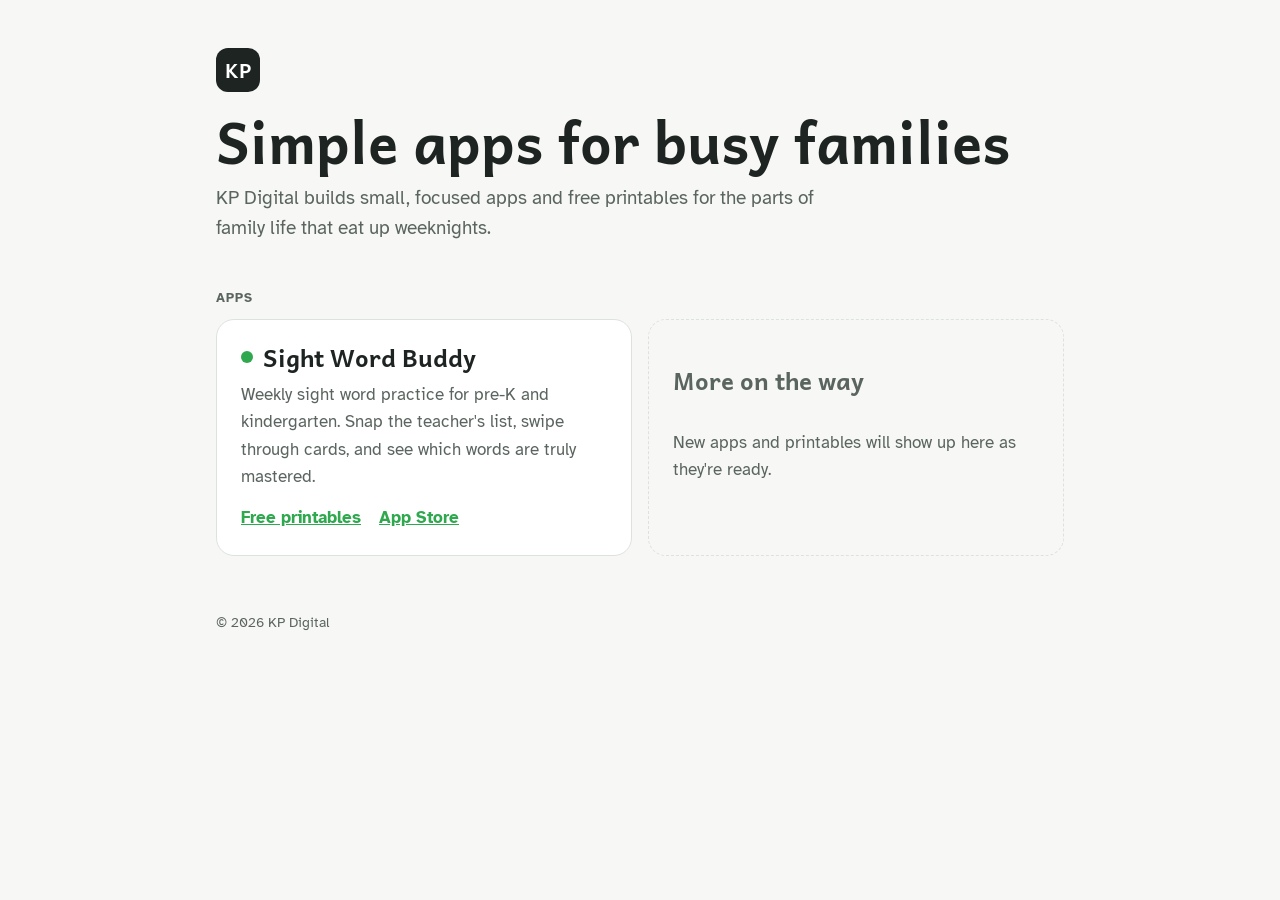
==== index.html @ 4e008118 "Add KP Digital landing page Co-Authored-By: Claude Opus 5.5 <noreply@anthropic.com> Claude-Session: " ====
<!doctype html>
<html lang="en">
<head>
<meta charset="utf-8">
<meta name="viewport" content="width=device-width, initial-scale=1">
<title>KP Digital · Apps for Busy Families</title>
<meta name="description" content="KP Digital makes simple apps and free printables for busy families, starting with Sight Word Buddy.">
<link rel="preconnect" href="https://fonts.googleapis.com">
<link rel="preconnect" href="https://fonts.gstatic.com" crossorigin>
<link rel="stylesheet" href="https://fonts.googleapis.com/css2?family=Andika:wght@700&family=Atkinson+Hyperlegible:wght@400;700&display=swap">
<style>
  /* Layout: a short studio page — name, one line of purpose, then a shelf of apps */
  :root {
    --bg: #F7F8F5;
    --ink: #1D2421;
    --muted: #5B655F;
    --line: #DCE3DD;
    --card: #FFFFFF;
    --green: #2FA84F;
    --display: "Andika", "Atkinson Hyperlegible", system-ui, sans-serif;
    --body: "Atkinson Hyperlegible", system-ui, -apple-system, "Segoe UI", sans-serif;
  }
  * { box-sizing: border-box; }
  html { color-scheme: light; }
  body { margin: 0; background: var(--bg); color: var(--ink); font: 17px/1.6 var(--body); }
  .wrap { max-width: 880px; margin: 0 auto; padding-left: max(16px, env(safe-area-inset-left, 0px)); padding-right: max(16px, env(safe-area-inset-right, 0px)); padding-block: 48px 40px; }
  a { color: var(--green); }
  a:focus-visible { outline: 3px solid var(--green); outline-offset: 3px; }
  .mark { display: inline-grid; place-items: center; width: 44px; height: 44px; border-radius: 12px; background: var(--ink); color: #fff; font: 700 20px/1 var(--display); }
  h1 { font: 700 clamp(36px, 6vw, 56px)/1.05 var(--display); margin: 20px 0 12px; text-wrap: balance; }
  .lede { color: var(--muted); max-width: 32em; margin: 0 0 48px; font-size: 19px; }
  .label { font: 700 13px/1 var(--body); letter-spacing: .08em; text-transform: uppercase; color: var(--muted); margin: 0 0 14px; }
  .shelf { display: grid; grid-template-columns: repeat(2, 1fr); gap: 16px; }
  .app { background: var(--card); border: 1px solid var(--line); border-radius: 18px; padding: 24px; display: grid; gap: 10px; min-width: 0; }
  .app h2 { font: 700 24px/1.15 var(--display); margin: 0; display: flex; align-items: center; gap: 10px; }
  .dot { width: 12px; height: 12px; border-radius: 50%; background: var(--green); flex: none; }
  .app p { margin: 0; color: var(--muted); }
  .links { display: flex; flex-wrap: wrap; gap: 8px 18px; font-weight: 700; margin-top: 4px; }
  .soon { border-style: dashed; background: transparent; }
  .soon h2 { color: var(--muted); }
  footer { margin-top: 56px; font-size: 14px; color: var(--muted); }
  @media (max-width: 640px) { .shelf { grid-template-columns: 1fr; } .wrap { padding-block: 32px; } }
</style>
</head>
<body>
<div class="wrap">
  <span class="mark" aria-hidden="true">KP</span>
  <h1>Simple apps for busy families</h1>
  <p class="lede">KP Digital builds small, focused apps and free printables for the parts of family life that eat up weeknights.</p>

  <p class="label">Apps</p>
  <div class="shelf">
    <section class="app">
      <h2><span class="dot"></span>Sight Word Buddy</h2>
      <p>Weekly sight word practice for pre-K and kindergarten. Snap the teacher's list, swipe through cards, and see which words are truly mastered.</p>
      <div class="links">
        <a href="https://sightwordbuddy.app">Free printables</a>
        <a href="https://apps.apple.com/us/app/id6794677951" rel="noopener">App Store</a>
      </div>
    </section>
    <section class="app soon">
      <h2>More on the way</h2>
      <p>New apps and printables will show up here as they're ready.</p>
    </section>
  </div>

  <footer>© 2026 KP Digital</footer>
</div>
</body>
</html>
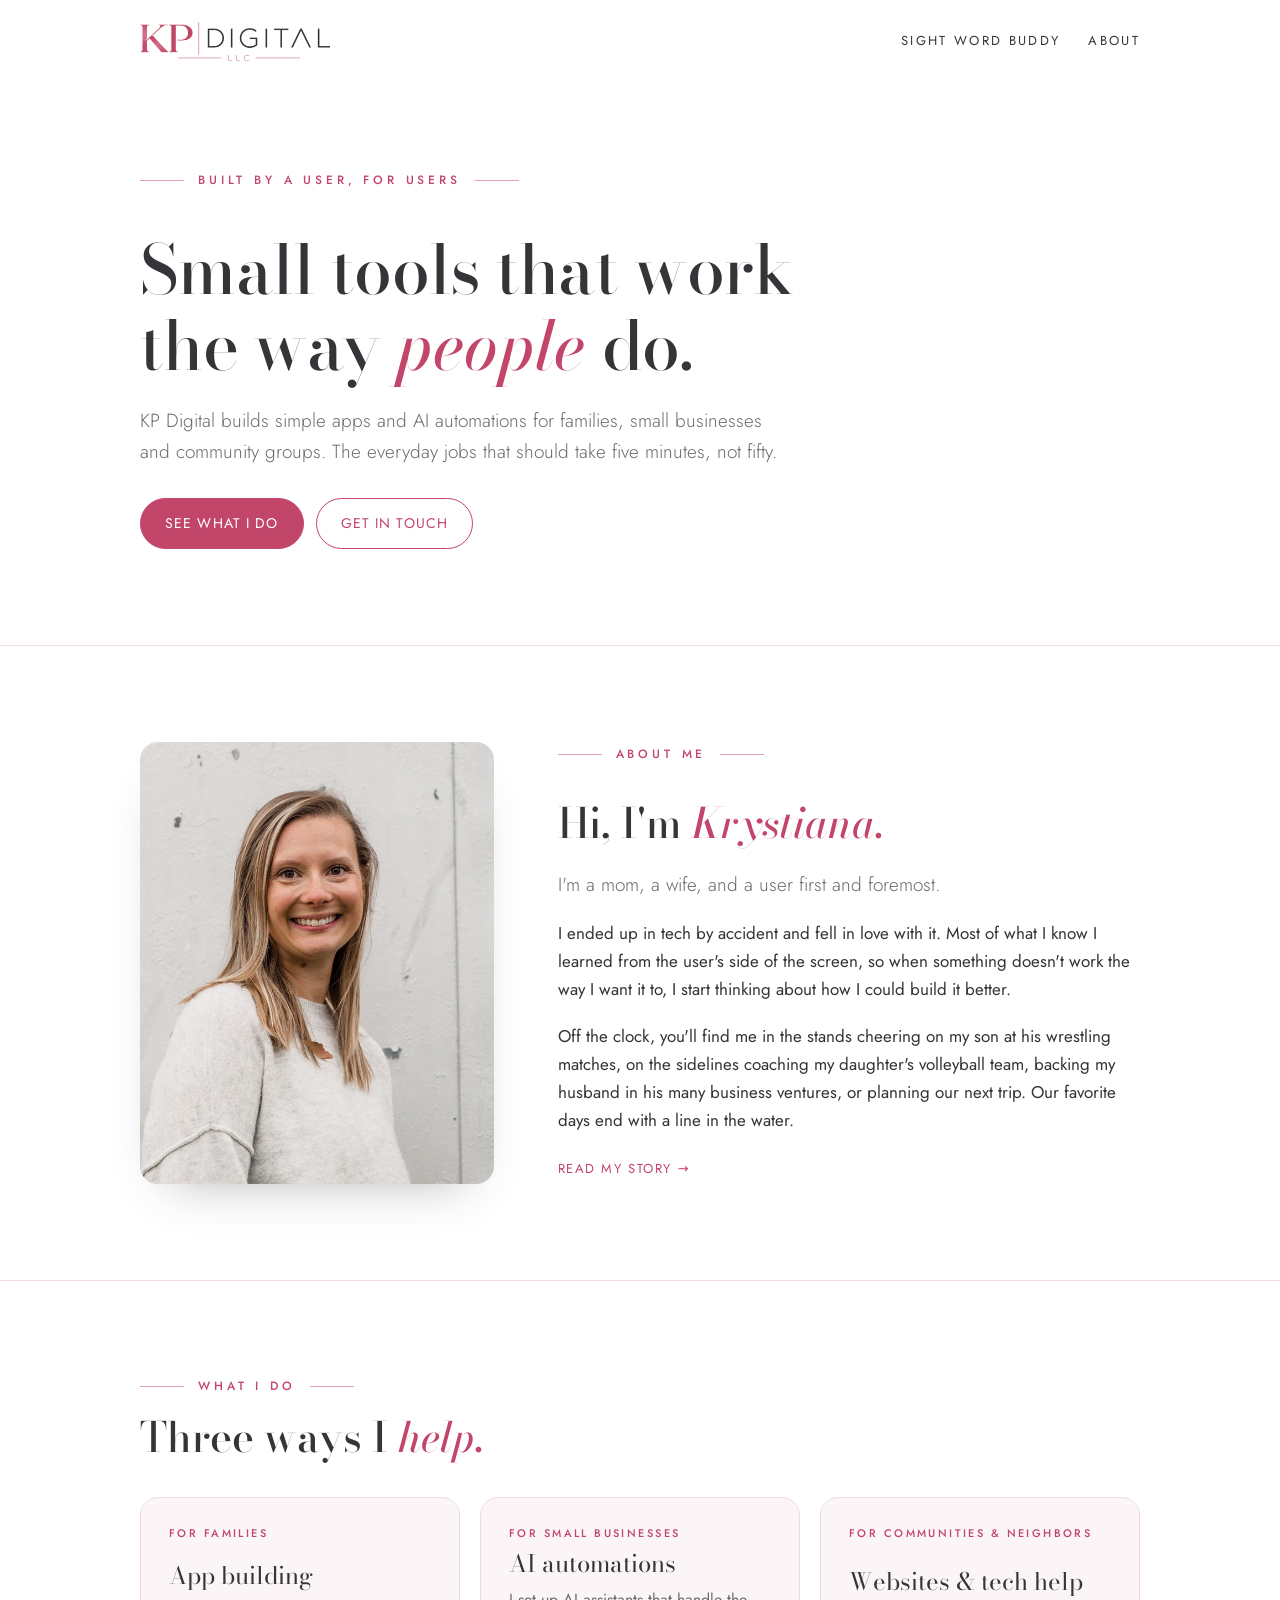
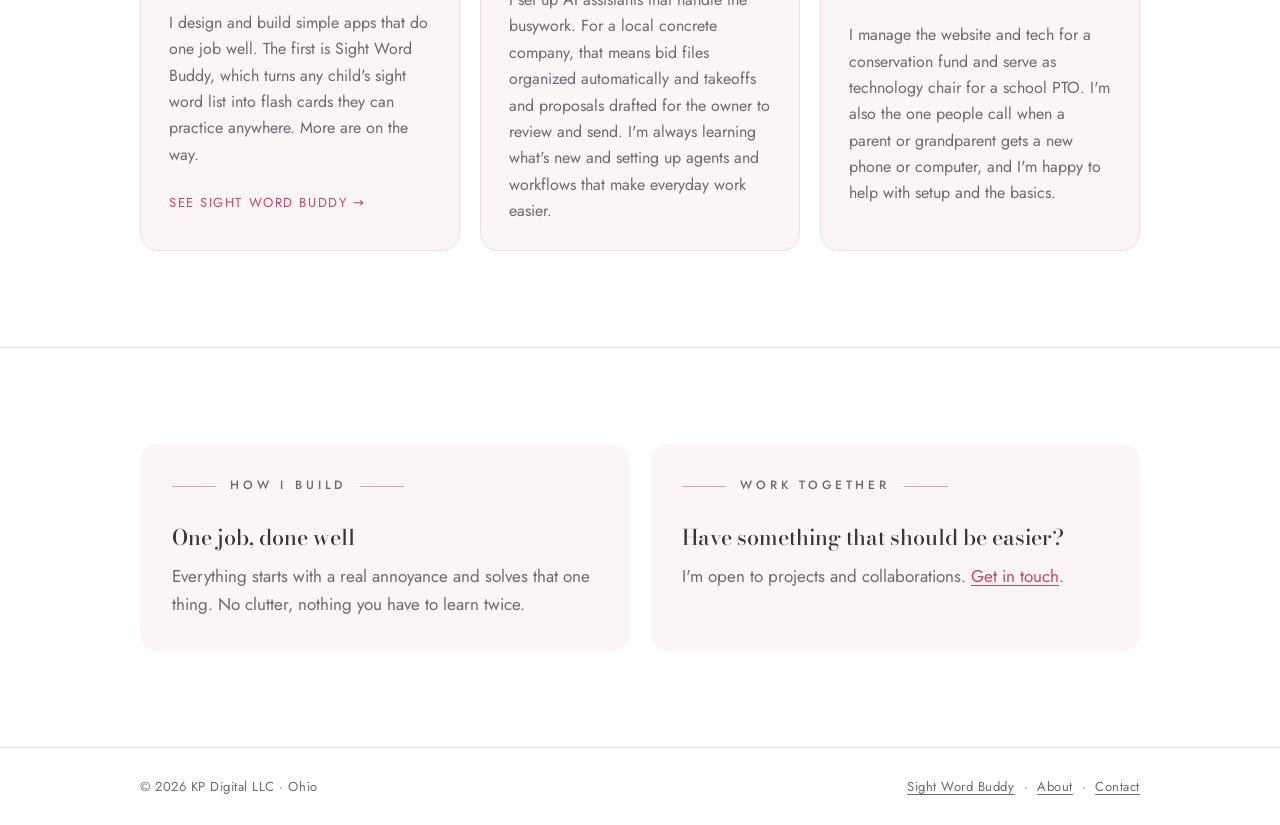
==== commit c3eb65be: "Rebuild site with new logo, About and Sight Word Buddy pages Adds the KP Digital logo, an About page" ====
--- a/index.html
+++ b/index.html
@@ -2,69 +2,107 @@
 <html lang="en">
 <head>
 <meta charset="utf-8">
-<meta name="viewport" content="width=device-width, initial-scale=1">
-<title>KP Digital · Apps for Busy Families</title>
-<meta name="description" content="KP Digital makes simple apps and free printables for busy families, starting with Sight Word Buddy.">
+<meta name="viewport" content="width=device-width, initial-scale=1, viewport-fit=cover">
+<title>KP Digital · Apps &amp; Automations</title>
+<meta name="description" content="KP Digital builds simple apps and AI automations for families, small businesses and community groups.">
+<meta name="p:domain_verify" content="ab8e54059b4eb952e69d940bff61a8f8">
+<meta property="og:title" content="KP Digital · Apps &amp; Automations">
+<meta property="og:description" content="KP Digital builds simple apps and AI automations for families, small businesses and community groups.">
+<meta property="og:image" content="https://kpdigitalapps.tech/assets/logo.png">
+<link rel="icon" type="image/png" href="assets/mark.png">
 <link rel="preconnect" href="https://fonts.googleapis.com">
 <link rel="preconnect" href="https://fonts.gstatic.com" crossorigin>
-<link rel="stylesheet" href="https://fonts.googleapis.com/css2?family=Andika:wght@700&family=Atkinson+Hyperlegible:wght@400;700&display=swap">
-<style>
-  /* Layout: a short studio page — name, one line of purpose, then a shelf of apps */
-  :root {
-    --bg: #F7F8F5;
-    --ink: #1D2421;
-    --muted: #5B655F;
-    --line: #DCE3DD;
-    --card: #FFFFFF;
-    --green: #2FA84F;
-    --display: "Andika", "Atkinson Hyperlegible", system-ui, sans-serif;
-    --body: "Atkinson Hyperlegible", system-ui, -apple-system, "Segoe UI", sans-serif;
-  }
-  * { box-sizing: border-box; }
-  html { color-scheme: light; }
-  body { margin: 0; background: var(--bg); color: var(--ink); font: 17px/1.6 var(--body); }
-  .wrap { max-width: 880px; margin: 0 auto; padding-left: max(16px, env(safe-area-inset-left, 0px)); padding-right: max(16px, env(safe-area-inset-right, 0px)); padding-block: 48px 40px; }
-  a { color: var(--green); }
-  a:focus-visible { outline: 3px solid var(--green); outline-offset: 3px; }
-  .mark { display: inline-grid; place-items: center; width: 44px; height: 44px; border-radius: 12px; background: var(--ink); color: #fff; font: 700 20px/1 var(--display); }
-  h1 { font: 700 clamp(36px, 6vw, 56px)/1.05 var(--display); margin: 20px 0 12px; text-wrap: balance; }
-  .lede { color: var(--muted); max-width: 32em; margin: 0 0 48px; font-size: 19px; }
-  .label { font: 700 13px/1 var(--body); letter-spacing: .08em; text-transform: uppercase; color: var(--muted); margin: 0 0 14px; }
-  .shelf { display: grid; grid-template-columns: repeat(2, 1fr); gap: 16px; }
-  .app { background: var(--card); border: 1px solid var(--line); border-radius: 18px; padding: 24px; display: grid; gap: 10px; min-width: 0; }
-  .app h2 { font: 700 24px/1.15 var(--display); margin: 0; display: flex; align-items: center; gap: 10px; }
-  .dot { width: 12px; height: 12px; border-radius: 50%; background: var(--green); flex: none; }
-  .app p { margin: 0; color: var(--muted); }
-  .links { display: flex; flex-wrap: wrap; gap: 8px 18px; font-weight: 700; margin-top: 4px; }
-  .soon { border-style: dashed; background: transparent; }
-  .soon h2 { color: var(--muted); }
-  footer { margin-top: 56px; font-size: 14px; color: var(--muted); }
-  @media (max-width: 640px) { .shelf { grid-template-columns: 1fr; } .wrap { padding-block: 32px; } }
-</style>
+<link rel="stylesheet" href="https://fonts.googleapis.com/css2?family=Bodoni+Moda:ital,opsz,wght@0,6..96,400..600;1,6..96,400..600&family=Jost:wght@300;400;500&display=swap">
+<link rel="stylesheet" href="styles.css">
 </head>
 <body>
-<div class="wrap">
-  <span class="mark" aria-hidden="true">KP</span>
-  <h1>Simple apps for busy families</h1>
-  <p class="lede">KP Digital builds small, focused apps and free printables for the parts of family life that eat up weeknights.</p>
-
-  <p class="label">Apps</p>
-  <div class="shelf">
-    <section class="app">
-      <h2><span class="dot"></span>Sight Word Buddy</h2>
-      <p>Weekly sight word practice for pre-K and kindergarten. Snap the teacher's list, swipe through cards, and see which words are truly mastered.</p>
-      <div class="links">
-        <a href="https://sightwordbuddy.app">Free printables</a>
-        <a href="https://apps.apple.com/us/app/id6794677951" rel="noopener">App Store</a>
+<header class="site-header">
+  <div class="wrap">
+    <a class="brand" href="./" aria-label="KP Digital home">
+      <img class="logo-light" src="assets/logo.png" alt="KP Digital LLC" width="760" height="155">
+      <img class="logo-dark" src="assets/logo-dark.png" alt="KP Digital LLC" width="760" height="155">
+    </a>
+    <nav class="site-nav" aria-label="Main">
+      <a href="sight-word-buddy.html">Sight Word Buddy</a>
+      <a href="about.html">About</a>
+    </nav>
+  </div>
+</header>
+<main>
+<section class="hero">
+  <div class="wrap">
+    <p class="eyebrow">Built by a user, for users</p>
+    <h1>Small tools that work the way <em>people</em> do.</h1>
+    <p class="lede">KP Digital builds simple apps and AI automations for families, small businesses and community groups. The everyday jobs that should take five minutes, not fifty.</p>
+    <div class="actions">
+      <a class="btn btn-primary" href="#work">See what I do</a>
+      <a class="btn btn-ghost" href="mailto:kp.digital.apps@gmail.com?subject=Hello%20from%20KP%20Digital">Get in touch</a>
+    </div>
+  </div>
+</section>
+<hr class="rule">
+<section class="intro">
+  <div class="wrap intro-grid">
+    <img class="portrait" src="assets/krystiana-portrait.jpg" alt="Krystiana smiling in front of a pale painted wall" width="640" height="800" loading="lazy">
+    <div class="intro-text">
+      <p class="eyebrow">About me</p>
+      <h2>Hi, I'm <em>Krystiana.</em></h2>
+      <div class="prose">
+      <p class="lede">I'm a mom, a wife, and a user first and foremost.</p>
+      <p>I ended up in tech by accident and fell in love with it. Most of what I know I learned from the user's side of the screen, so when something doesn't work the way I want it to, I start thinking about how I could build it better.</p>
+      <p>Off the clock, you'll find me in the stands cheering on my son at his wrestling matches, on the sidelines coaching my daughter's volleyball team, backing my husband in his many business ventures, or planning our next trip. Our favorite days end with a line in the water.</p>
+      <p><a class="text-link" href="about.html">Read my story</a></p>
+    </div>
       </div>
-    </section>
-    <section class="app soon">
-      <h2>More on the way</h2>
-      <p>New apps and printables will show up here as they're ready.</p>
-    </section>
+    </div>
   </div>
-
-  <footer>© 2026 KP Digital</footer>
-</div>
+</section>
+<hr class="rule">
+<section id="work">
+  <div class="wrap">
+    <p class="eyebrow">What I do</p>
+    <h2>Three ways I <em>help.</em></h2>
+    <div class="services">
+      <a class="project live" href="sight-word-buddy.html">
+        <span class="status">For families</span>
+        <span class="project-name">App building</span>
+        <span class="project-desc">I design and build simple apps that do one job well. The first is Sight Word Buddy, which turns any child's sight word list into flash cards they can practice anywhere. More are on the way.</span>
+        <span class="project-link">See Sight Word Buddy</span>
+      </a>
+      <div class="project">
+        <span class="status">For small businesses</span>
+        <span class="project-name">AI automations</span>
+        <span class="project-desc">I set up AI assistants that handle the busywork. For a local concrete company, that means bid files organized automatically and takeoffs and proposals drafted for the owner to review and send. I'm always learning what's new and setting up agents and workflows that make everyday work easier.</span>
+      </div>
+      <div class="project">
+        <span class="status">For communities &amp; neighbors</span>
+        <span class="project-name">Websites &amp; tech help</span>
+        <span class="project-desc">I manage the website and tech for a conservation fund and serve as technology chair for a school PTO. I'm also the one people call when a parent or grandparent gets a new phone or computer, and I'm happy to help with setup and the basics.</span>
+      </div>
+    </div>
+  </div>
+</section>
+<hr class="rule">
+<section>
+  <div class="wrap panels">
+    <div class="panel">
+      <p class="eyebrow">How I build</p>
+      <h3>One job, done well</h3>
+      <p>Everything starts with a real annoyance and solves that one thing. No clutter, nothing you have to learn twice.</p>
+    </div>
+    <div class="panel">
+      <p class="eyebrow">Work together</p>
+      <h3>Have something that should be easier?</h3>
+      <p>I'm open to projects and collaborations. <a href="mailto:kp.digital.apps@gmail.com?subject=Hello%20from%20KP%20Digital">Get in touch</a>.</p>
+    </div>
+  </div>
+</section>
+</main>
+<footer class="site-footer">
+  <div class="wrap">
+    <span>&copy; 2026 KP Digital LLC &middot; Ohio</span>
+    <span><a href="sight-word-buddy.html">Sight Word Buddy</a> &nbsp;&middot;&nbsp; <a href="about.html">About</a> &nbsp;&middot;&nbsp; <a href="mailto:kp.digital.apps@gmail.com?subject=Hello%20from%20KP%20Digital">Contact</a></span>
+  </div>
+</footer>
 </body>
 </html>
--- a/styles.css
+++ b/styles.css
@@ -0,0 +1,220 @@
+/* Layout: one narrow reading column framed by the logo's hairline rules; pink serif for moments, geometric sans for everything else */
+:root {
+  --bg: #ffffff;
+  --surface: #fbf5f7;
+  --ink: #353439;
+  --muted: #6e6870;
+  --rose: #c2456a;
+  --blush: #e2a1b0;
+  --line: #efdde3;
+  --font-display: "Bodoni Moda", "Didot", "Bodoni 72", Georgia, serif;
+  --font-body: "Jost", "Futura", "Century Gothic", system-ui, sans-serif;
+  --logo-light: block;
+  --logo-dark: none;
+  color-scheme: light;
+}
+@media (prefers-color-scheme: dark) {
+  :root:not([data-theme="light"]) {
+    --bg: #1b191e; --surface: #242128; --ink: #f2ecef; --muted: #b3a9b0;
+    --rose: #e5708f; --blush: #b86b80; --line: #3a3238;
+    --logo-light: none; --logo-dark: block; color-scheme: dark;
+  }
+}
+:root[data-theme="dark"] {
+  --bg: #1b191e; --surface: #242128; --ink: #f2ecef; --muted: #b3a9b0;
+  --rose: #e5708f; --blush: #b86b80; --line: #3a3238;
+  --logo-light: none; --logo-dark: block; color-scheme: dark;
+}
+
+* { box-sizing: border-box; }
+body {
+  margin: 0;
+  background: var(--bg);
+  color: var(--ink);
+  font-family: var(--font-body);
+  font-size: 1.0625rem;
+  line-height: 1.65;
+  -webkit-font-smoothing: antialiased;
+}
+img { max-width: 100%; height: auto; }
+a { color: var(--rose); text-underline-offset: 3px; }
+a:focus-visible, .btn:focus-visible { outline: 2px solid var(--rose); outline-offset: 3px; border-radius: 4px; }
+
+.wrap {
+  width: 100%;
+  max-width: 1040px;
+  margin: 0 auto;
+  padding-left: max(20px, env(safe-area-inset-left, 0px));
+  padding-right: max(20px, env(safe-area-inset-right, 0px));
+}
+
+/* Header */
+.site-header .wrap {
+  display: flex; align-items: center; justify-content: space-between;
+  gap: 16px; flex-wrap: wrap; padding-block: 22px;
+}
+.brand { display: block; line-height: 0; }
+.brand img { width: 190px; }
+.logo-light { display: var(--logo-light); }
+.logo-dark { display: var(--logo-dark); }
+.site-nav { display: flex; gap: 28px; }
+.site-nav a {
+  color: var(--ink); text-decoration: none; font-size: 0.8125rem;
+  letter-spacing: 0.18em; text-transform: uppercase; padding-block: 4px;
+  border-bottom: 1px solid transparent;
+}
+.site-nav a:hover, .site-nav a[aria-current="page"] { border-bottom-color: var(--rose); }
+
+/* The logo's "— LLC —" rule, reused as a section eyebrow */
+.eyebrow {
+  display: flex; align-items: center; gap: 14px;
+  color: var(--rose); font-size: 0.75rem; font-weight: 500;
+  letter-spacing: 0.32em; text-transform: uppercase; margin: 0 0 18px;
+}
+.eyebrow::before, .eyebrow::after { content: ""; height: 1px; width: 44px; background: var(--blush); }
+.eyebrow.center { justify-content: center; }
+
+h1, h2, h3 { font-family: var(--font-display); font-weight: 500; text-wrap: balance; margin: 0; line-height: 1.12; }
+h1 { font-size: clamp(2.4rem, 6vw, 4.25rem); letter-spacing: -0.01em; }
+h1 em, h2 em { color: var(--rose); font-style: italic; }
+h2 { font-size: clamp(1.8rem, 3.6vw, 2.6rem); }
+h3 { font-size: 1.35rem; }
+p { margin: 0; }
+.lede { font-size: 1.1875rem; color: var(--muted); max-width: 34em; font-weight: 300; }
+
+section { padding-block: clamp(48px, 8vw, 96px); }
+.rule { border: 0; border-top: 1px solid var(--line); margin: 0; }
+
+/* Hero */
+.hero { padding-block: clamp(40px, 7vw, 88px) clamp(48px, 8vw, 96px); }
+.hero .wrap { display: grid; gap: 22px; }
+
+/* Buttons */
+.actions { display: flex; flex-wrap: wrap; gap: 12px; margin-top: 8px; }
+.btn {
+  display: inline-flex; align-items: center; justify-content: center;
+  padding: 13px 24px; border-radius: 999px; font-size: 0.875rem;
+  letter-spacing: 0.08em; text-transform: uppercase; text-decoration: none;
+  border: 1px solid var(--rose); transition: background .2s, color .2s;
+}
+.btn-primary { background: var(--rose); color: var(--bg); }
+.btn-primary:hover { background: transparent; color: var(--rose); }
+.btn-ghost { color: var(--rose); }
+.btn-ghost:hover { background: var(--rose); color: var(--bg); }
+
+/* App feature */
+.feature .wrap { display: grid; grid-template-columns: 1.1fr 1fr; gap: clamp(28px, 5vw, 64px); align-items: center; }
+.feature-copy { display: grid; gap: 18px; min-width: 0; }
+.app-tag { font-size: 0.8125rem; color: var(--muted); letter-spacing: 0.06em; }
+
+/* Mock word card stack: the thing the app actually does */
+.cards { position: relative; height: 300px; max-width: 100%; }
+.word-card {
+  position: absolute; inset: 0; margin: auto; width: min(260px, 80%); height: 210px;
+  background: var(--surface); border: 1px solid var(--line); border-radius: 22px;
+  display: grid; place-items: center;
+  font-family: var(--font-body); font-weight: 400; font-size: 3.25rem; color: var(--ink);
+  box-shadow: 0 18px 40px -24px rgba(53, 52, 57, .35);
+}
+.word-card:nth-child(1) { transform: rotate(-8deg) translateX(-34px); color: var(--muted); }
+.word-card:nth-child(2) { transform: rotate(5deg) translateX(30px); color: var(--muted); }
+.word-card:nth-child(3) { transform: rotate(-1deg); border-color: var(--blush); }
+.word-card .star {
+  position: absolute; top: 14px; right: 16px; font-size: 0.6875rem; letter-spacing: .2em;
+  text-transform: uppercase; color: var(--rose);
+}
+@media (prefers-reduced-motion: no-preference) {
+  .cards:hover .word-card:nth-child(3) { transform: rotate(2deg) translateX(14px); transition: transform .4s ease; }
+}
+
+/* Steps */
+.steps { list-style: none; padding: 0; margin: 36px 0 0; display: grid; grid-template-columns: repeat(3, 1fr); gap: 0; border-top: 1px solid var(--line); }
+.steps li { padding: 26px 24px 4px 0; display: grid; gap: 8px; min-width: 0; }
+.steps li + li { padding-left: 24px; border-left: 1px solid var(--line); }
+.step-num { font-family: var(--font-display); font-style: italic; color: var(--rose); font-size: 1.5rem; }
+.steps p { color: var(--muted); font-size: 1rem; }
+
+/* Two-up panels */
+.panels { display: grid; grid-template-columns: 1fr 1fr; gap: 20px; }
+.panel { background: var(--surface); border-radius: 18px; padding: 32px; display: grid; gap: 12px; align-content: start; min-width: 0; }
+.panel p { color: var(--muted); }
+
+/* About */
+.about .wrap { max-width: 760px; }
+.prose { display: grid; gap: 1.1em; margin-top: 28px; }
+.prose p { max-width: 62ch; }
+.pull {
+  font-family: var(--font-display); font-style: italic; font-size: clamp(1.4rem, 3vw, 1.9rem);
+  line-height: 1.35; color: var(--rose); border-left: 1px solid var(--blush); padding-left: 22px; margin: 12px 0;
+}
+.draft-note {
+  font-size: 0.875rem; color: var(--muted); background: var(--surface);
+  border: 1px dashed var(--blush); border-radius: 12px; padding: 12px 16px; margin-top: 28px;
+}
+
+/* Footer */
+.site-footer { border-top: 1px solid var(--line); }
+.site-footer .wrap { display: flex; flex-wrap: wrap; justify-content: space-between; gap: 12px; padding-block: 28px; font-size: 0.8125rem; color: var(--muted); letter-spacing: 0.04em; }
+.site-footer a { color: var(--muted); }
+
+@media (max-width: 760px) {
+  .feature .wrap, .panels { grid-template-columns: 1fr; }
+  .steps { grid-template-columns: 1fr; }
+  .steps li, .steps li + li { padding: 20px 0 4px; border-left: 0; }
+  .steps li + li { border-top: 1px solid var(--line); }
+  .site-nav { gap: 20px; }
+  .brand img { width: 160px; }
+  .cards { height: 260px; }
+}
+.contact-line { font-family: var(--font-display); font-size: clamp(1.3rem, 3vw, 1.7rem); overflow-wrap: anywhere; }
+.contact-line a { text-decoration: none; border-bottom: 1px solid var(--blush); }
+
+/* Project tracks */
+.tracks { display: grid; grid-template-columns: 1fr 1fr; gap: clamp(24px, 4vw, 48px); margin-top: 36px; }
+.track { display: grid; gap: 16px; align-content: start; min-width: 0; }
+.track h3 { font-size: 1.6rem; padding-bottom: 12px; border-bottom: 1px solid var(--line); }
+.track-intro { color: var(--muted); }
+.project {
+  display: grid; gap: 8px; padding: 26px 28px; border-radius: 18px;
+  background: var(--surface); color: var(--ink); text-decoration: none; min-width: 0;
+}
+.project.soon { background: transparent; border: 1px dashed var(--blush); }
+.project.live { border: 1px solid var(--line); transition: border-color .2s, transform .2s; }
+.project.live:hover { border-color: var(--rose); }
+@media (prefers-reduced-motion: no-preference) { .project.live:hover { transform: translateY(-2px); } }
+.status { font-size: 0.6875rem; letter-spacing: 0.22em; text-transform: uppercase; color: var(--rose); font-weight: 500; }
+.project.soon .status { color: var(--muted); }
+.project-name { font-family: var(--font-display); font-size: 1.5rem; line-height: 1.2; }
+.project-desc { color: var(--muted); font-size: 1rem; }
+.project-link { font-size: 0.8125rem; letter-spacing: 0.12em; text-transform: uppercase; color: var(--rose); margin-top: 4px; }
+.project-link::after { content: " \2192"; }
+@media (max-width: 760px) { .tracks { grid-template-columns: 1fr; } }
+.projects { display: grid; grid-template-columns: 1.3fr 1fr; gap: 20px; margin-top: 36px; }
+@media (max-width: 760px) { .projects { grid-template-columns: 1fr; } }
+.intro-grid { display: grid; grid-template-columns: 1fr 1.6fr; gap: clamp(24px, 5vw, 64px); align-items: start; }
+.intro-head, .intro-grid .prose { min-width: 0; }
+.intro-grid .prose { margin-top: 0; }
+.text-link { font-size: 0.8125rem; letter-spacing: 0.12em; text-transform: uppercase; text-decoration: none; }
+.text-link::after { content: " \2192"; }
+.services { display: grid; grid-template-columns: repeat(3, 1fr); gap: 20px; margin-top: 36px; }
+.services .project:not(.live) { border: 1px solid var(--line); }
+@media (max-width: 900px) { .services { grid-template-columns: 1fr; } }
+@media (max-width: 760px) { .intro-grid { grid-template-columns: 1fr; } }
+/* Photos */
+.intro-grid { grid-template-columns: minmax(0, 0.85fr) minmax(0, 1.4fr); align-items: center; }
+.intro-text { display: grid; gap: 18px; min-width: 0; }
+.intro-text .prose { margin-top: 4px; }
+.portrait, .about-photo {
+  width: 100%; height: auto; aspect-ratio: 4 / 5; object-fit: cover; border-radius: 18px;
+  box-shadow: 0 24px 50px -32px rgba(53, 52, 57, .45);
+}
+.portrait { max-width: 400px; }
+.about .wrap { max-width: 1040px; }
+.about .prose { max-width: 680px; }
+.about-head { display: grid; grid-template-columns: minmax(0, 1.3fr) minmax(0, 1fr); gap: clamp(28px, 5vw, 64px); align-items: center; }
+.about-head-text { display: grid; gap: 22px; min-width: 0; }
+.about-photo { max-width: 420px; justify-self: end; }
+@media (max-width: 760px) {
+  .intro-grid, .about-head { grid-template-columns: 1fr; }
+  .portrait, .about-photo { max-width: 320px; justify-self: start; }
+}
